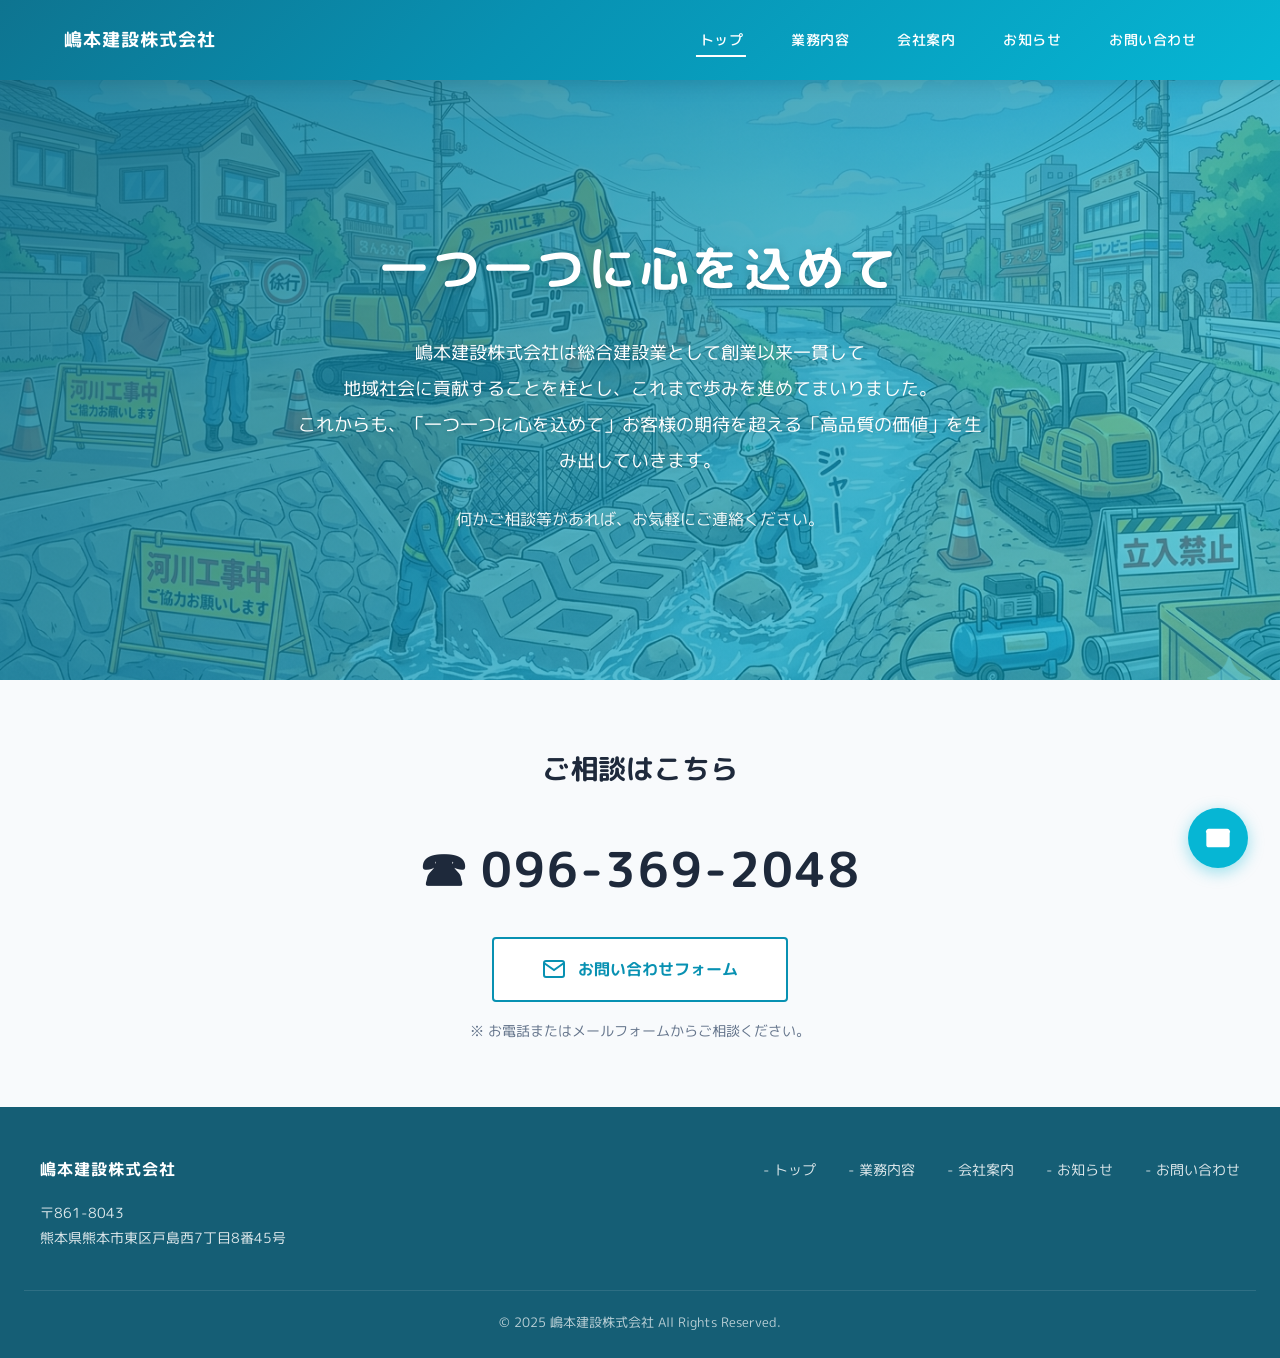
==== index.html @ 8031400e "Add files via upload" ====
<!DOCTYPE html>
<html lang="ja">
<head>
  <meta charset="UTF-8">
  <meta name="viewport" content="width=device-width, initial-scale=1.0">
  <title>嶋本建設株式会社</title>
  <meta name="description" content="嶋本建設株式会社は総合建設業として創業以来一貫して地域社会に貢献することを柱とし歩みを進めてまいりました。">
  <link rel="preconnect" href="https://fonts.googleapis.com">
  <link rel="preconnect" href="https://fonts.gstatic.com" crossorigin>
  <link href="https://fonts.googleapis.com/css2?family=M+PLUS+Rounded+1c:wght@400;500;700;800&display=swap" rel="stylesheet">
  <link rel="stylesheet" href="css/style.css?v=3">
</head>
<body>

  <!-- Header -->
  <header class="header">
    <div class="header-inner">
      <a href="index.html" class="logo">
        <span class="logo-text">嶋本建設株式会社</span>
      </a>
      <div class="hamburger">
        <span></span><span></span><span></span>
      </div>
      <nav class="nav">
        <ul class="nav-list">
          <li><a href="index.html" class="active">トップ</a></li>
          <li><a href="service.html">業務内容</a></li>
          <li><a href="profile.html">会社案内</a></li>
          <li><a href="news.html">お知らせ</a></li>
          <li><a href="contact.html">お問い合わせ</a></li>
        </ul>
      </nav>
    </div>
  </header>

  <!-- Hero -->
  <section class="hero">
    <div class="hero-bg"></div>
    <div class="hero-content">
      <h1>一つ一つに心を込めて</h1>
      <p>嶋本建設株式会社は総合建設業として創業以来一貫して<br>
      地域社会に貢献することを柱とし、これまで歩みを進めてまいりました。<br>
      これからも、「一つ一つに心を込めて」お客様の期待を超える「高品質の価値」を生み出していきます。</p>
      <p class="cta-text">何かご相談等があれば、お気軽にご連絡ください。</p>
    </div>
  </section>

  <!-- Contact CTA -->
  <section class="contact-section">
    <h2>ご相談はこちら</h2>
    <a href="tel:096-369-2048" class="contact-phone">096-369-2048</a>
    <div>
      <a href="contact.html" class="contact-btn">
        <svg viewBox="0 0 24 24" fill="none" stroke="currentColor" stroke-width="2"><path d="M4 4h16c1.1 0 2 .9 2 2v12c0 1.1-.9 2-2 2H4c-1.1 0-2-.9-2-2V6c0-1.1.9-2 2-2z"/><polyline points="22,6 12,13 2,6"/></svg>
        お問い合わせフォーム
      </a>
    </div>
    <p class="contact-note">※ お電話またはメールフォームからご相談ください。</p>
  </section>

  <!-- Footer -->
  <footer class="footer">
    <div class="footer-inner">
      <div>
        <div class="footer-logo">
          <span class="logo-text">嶋本建設株式会社</span>
        </div>
        <p class="footer-address">
          〒861-8043<br>
          熊本県熊本市東区戸島西7丁目8番45号
        </p>
      </div>
      <ul class="footer-nav">
        <li><a href="index.html">トップ</a></li>
        <li><a href="service.html">業務内容</a></li>
        <li><a href="profile.html">会社案内</a></li>
        <li><a href="news.html">お知らせ</a></li>
        <li><a href="contact.html">お問い合わせ</a></li>
      </ul>
    </div>
    <p class="footer-bottom">&copy; 2025 嶋本建設株式会社 All Rights Reserved.</p>
  </footer>

  <!-- Floating Contact Button -->
  <a href="contact.html" class="float-contact" aria-label="お問い合わせ">
    <svg viewBox="0 0 24 24"><path d="M4 4h16c1.1 0 2 .9 2 2v12c0 1.1-.9 2-2 2H4c-1.1 0-2-.9-2-2V6c0-1.1.9-2 2-2z"/><polyline points="22,6 12,13 2,6" fill="none" stroke="#fff" stroke-width="2"/></svg>
  </a>

  <script src="js/main.js"></script>
</body>
</html>
---- css/style.css ----
/* ============================================
   嶋本建設株式会社 - Corporate Website
   Color Theme: Maldives Ocean
   ============================================ */

/* --- Reset & Base --- */
*, *::before, *::after {
  margin: 0;
  padding: 0;
  box-sizing: border-box;
}

html {
  scroll-behavior: smooth;
}

body {
  font-family: "M PLUS Rounded 1c", "Hiragino Maru Gothic ProN", "Yu Gothic", "Meiryo", sans-serif;
  color: #333;
  line-height: 1.8;
  background: #fff;
}

a {
  color: inherit;
  text-decoration: none;
}

img {
  max-width: 100%;
  height: auto;
}

/* --- Color Variables --- */
:root {
  --primary: #0891b2;       /* Maldives ocean blue */
  --primary-dark: #0e7490;  /* Deeper ocean */
  --primary-darker: #155e75;/* Deep sea */
  --accent: #06b6d4;        /* Bright cyan */
  --light: #ecfeff;         /* Light cyan tint */
  --gradient: linear-gradient(135deg, #0e7490 0%, #0891b2 40%, #06b6d4 100%);
  --text: #1e293b;
  --text-light: #64748b;
  --white: #ffffff;
  --gray-bg: #f8fafc;
  --border: #e2e8f0;
}

/* --- Header --- */
.header {
  position: fixed;
  top: 0;
  left: 0;
  width: 100%;
  z-index: 1000;
  background: var(--gradient);
  box-shadow: 0 2px 20px rgba(0,0,0,0.15);
  transition: all 0.3s ease;
}

.header-inner {
  max-width: 1200px;
  margin: 0 auto;
  padding: 0 24px;
  display: flex;
  align-items: center;
  justify-content: space-between;
  height: 80px;
}

.logo {
  display: flex;
  align-items: center;
  gap: 12px;
}

.logo-icon {
  width: 48px;
  height: 48px;
}

.logo-text {
  color: var(--white);
  font-size: 18px;
  font-weight: 700;
  letter-spacing: 1px;
}

/* --- Navigation --- */
.nav-list {
  display: flex;
  list-style: none;
  gap: 8px;
}

.nav-list a {
  display: block;
  padding: 8px 20px;
  color: var(--white);
  font-size: 14px;
  font-weight: 500;
  letter-spacing: 0.5px;
  border-radius: 4px;
  transition: background 0.3s;
  position: relative;
}

.nav-list a::after {
  content: '';
  position: absolute;
  bottom: 4px;
  left: 50%;
  transform: translateX(-50%);
  width: 0;
  height: 2px;
  background: var(--white);
  transition: width 0.3s;
}

.nav-list a:hover::after,
.nav-list a.active::after {
  width: 60%;
}

.nav-list a:hover {
  background: rgba(255,255,255,0.1);
}

/* --- Hamburger Menu --- */
.hamburger {
  display: none;
  flex-direction: column;
  gap: 5px;
  cursor: pointer;
  padding: 8px;
  z-index: 1001;
}

.hamburger span {
  display: block;
  width: 28px;
  height: 2px;
  background: var(--white);
  transition: all 0.3s;
}

.hamburger.active span:nth-child(1) {
  transform: rotate(45deg) translate(5px, 5px);
}

.hamburger.active span:nth-child(2) {
  opacity: 0;
}

.hamburger.active span:nth-child(3) {
  transform: rotate(-45deg) translate(5px, -5px);
}

/* --- Hero Section --- */
.hero {
  position: relative;
  height: 600px;
  display: flex;
  align-items: center;
  justify-content: center;
  overflow: hidden;
  margin-top: 80px;
}

.hero-bg {
  position: absolute;
  inset: 0;
  background: url('../images/hero.png') center/cover no-repeat;
  z-index: 1;
}

.hero-bg::after {
  content: '';
  position: absolute;
  inset: 0;
  background: linear-gradient(135deg, rgba(14,116,144,0.85) 0%, rgba(8,145,178,0.7) 50%, rgba(6,182,212,0.6) 100%);
  z-index: 2;
}

.hero-content {
  position: relative;
  z-index: 3;
  text-align: center;
  color: var(--white);
  padding: 0 24px;
}

.hero-content h1 {
  font-size: 48px;
  font-weight: 700;
  margin-bottom: 24px;
  letter-spacing: 4px;
  text-shadow: 0 2px 10px rgba(0,0,0,0.2);
}

.hero-content p {
  font-size: 18px;
  line-height: 2;
  text-shadow: 0 1px 5px rgba(0,0,0,0.2);
  max-width: 700px;
  margin: 0 auto;
}

.hero-content .cta-text {
  margin-top: 24px;
  font-size: 16px;
  opacity: 0.9;
}

/* --- Page Hero (Sub pages) --- */
.page-hero {
  position: relative;
  height: 300px;
  display: flex;
  align-items: center;
  justify-content: center;
  margin-top: 80px;
  overflow: hidden;
}

.page-hero-bg {
  position: absolute;
  inset: 0;
  background: url('../images/hero.png') center/cover no-repeat;
}

.page-hero-bg::after {
  content: '';
  position: absolute;
  inset: 0;
  background: linear-gradient(135deg, rgba(14,116,144,0.88) 0%, rgba(8,145,178,0.75) 100%);
}

.page-hero-content {
  position: relative;
  z-index: 2;
  text-align: center;
  color: var(--white);
}

.page-hero-content .en-title {
  font-size: 14px;
  letter-spacing: 3px;
  text-transform: uppercase;
  margin-bottom: 8px;
  opacity: 0.9;
}

.page-hero-content h1 {
  font-size: 36px;
  font-weight: 700;
  letter-spacing: 4px;
}

/* --- Breadcrumb --- */
.breadcrumb {
  max-width: 1200px;
  margin: 0 auto;
  padding: 16px 24px;
  font-size: 13px;
  color: var(--text-light);
}

.breadcrumb a {
  color: var(--primary);
  text-decoration: underline;
}

.breadcrumb a:hover {
  color: var(--primary-dark);
}

/* --- Section --- */
.section {
  padding: 80px 24px;
}

.section-gray {
  background: var(--gray-bg);
}

.section-inner {
  max-width: 1000px;
  margin: 0 auto;
}

.section-title {
  text-align: center;
  margin-bottom: 48px;
}

.section-title h2 {
  font-size: 32px;
  font-weight: 700;
  color: var(--text);
  letter-spacing: 2px;
}

.section-title .divider {
  display: flex;
  justify-content: center;
  gap: 4px;
  margin-top: 16px;
}

.section-title .divider span {
  display: block;
  height: 3px;
  border-radius: 2px;
}

.section-title .divider span:first-child {
  width: 40px;
  background: #c4e8ef;
}

.section-title .divider span:last-child {
  width: 40px;
  background: var(--primary);
}

/* --- Company Table --- */
.company-table {
  width: 100%;
  border-collapse: collapse;
}

.company-table tr {
  border-bottom: 1px solid var(--border);
}

.company-table th {
  text-align: left;
  padding: 20px 24px;
  width: 160px;
  font-weight: 600;
  font-size: 15px;
  color: var(--text);
  vertical-align: top;
}

.company-table td {
  padding: 20px 24px;
  font-size: 15px;
  color: var(--text);
}

/* --- Business Section --- */
.business-block {
  display: flex;
  gap: 48px;
  align-items: flex-start;
  margin-bottom: 48px;
}

.business-block.reverse {
  flex-direction: row-reverse;
}

.business-image {
  flex: 0 0 400px;
  border-radius: 8px;
  overflow: hidden;
  box-shadow: 0 4px 20px rgba(0,0,0,0.1);
}

.business-image img {
  width: 100%;
  height: 300px;
  object-fit: cover;
  display: block;
}

.business-text {
  flex: 1;
}

.business-text h3 {
  font-size: 24px;
  color: var(--primary-dark);
  margin-bottom: 16px;
  padding-bottom: 12px;
  border-bottom: 2px solid var(--accent);
  display: inline-block;
}

.business-text p {
  margin-bottom: 16px;
  line-height: 2;
}

.business-list {
  list-style: none;
  display: grid;
  grid-template-columns: 1fr 1fr;
  gap: 8px 24px;
}

.business-list li {
  padding: 4px 0;
  padding-left: 20px;
  position: relative;
  font-size: 15px;
}

.business-list li::before {
  content: '';
  position: absolute;
  left: 0;
  top: 12px;
  width: 8px;
  height: 8px;
  background: var(--accent);
  border-radius: 50%;
}

/* --- News --- */
.news-list {
  list-style: none;
}

.news-list li {
  display: flex;
  gap: 24px;
  padding: 24px 0;
  border-bottom: 1px solid var(--border);
  align-items: baseline;
}

.news-date {
  flex: 0 0 120px;
  font-size: 14px;
  color: var(--text-light);
  font-weight: 500;
}

.news-tag {
  flex: 0 0 80px;
  display: inline-block;
  padding: 2px 12px;
  font-size: 12px;
  background: var(--primary);
  color: var(--white);
  border-radius: 3px;
  text-align: center;
}

.news-title {
  flex: 1;
  font-size: 15px;
}

/* --- Greeting Page --- */
.greeting-meta {
  display: flex;
  justify-content: space-between;
  align-items: center;
  padding-bottom: 16px;
  margin-bottom: 32px;
  border-bottom: 2px solid var(--light);
  font-size: 14px;
  color: var(--text-light);
}

.greeting-date {
  font-weight: 500;
}

.greeting-author {
  color: var(--primary-dark);
  font-weight: 600;
}

.greeting-body {
  max-width: 780px;
  margin: 0 auto;
  font-size: 16px;
  line-height: 2.1;
  color: var(--text);
}

.greeting-body p {
  margin-bottom: 24px;
}

.greeting-sign {
  text-align: right;
  margin-top: 40px;
  font-weight: 600;
  color: var(--primary-dark);
}

.back-to-news {
  max-width: 780px;
  margin: 48px auto 0;
  text-align: center;
}

.back-link {
  display: inline-block;
  padding: 12px 32px;
  border: 2px solid var(--primary);
  color: var(--primary);
  border-radius: 999px;
  font-size: 14px;
  font-weight: 600;
  transition: all 0.3s;
}

.back-link:hover {
  background: var(--primary);
  color: var(--white);
}

/* --- News list link --- */
.news-list li.news-link {
  transition: background 0.2s;
}

.news-list li.news-link:hover {
  background: var(--light);
}

.news-list li.news-link a {
  display: contents;
  color: inherit;
}

/* --- Contact Section --- */
.contact-section {
  text-align: center;
  padding: 64px 24px;
  background: var(--gray-bg);
}

.contact-section h2 {
  font-size: 28px;
  font-weight: 700;
  margin-bottom: 32px;
  color: var(--text);
}

.contact-phone {
  font-size: 48px;
  font-weight: 700;
  color: var(--text);
  letter-spacing: 2px;
  margin-bottom: 24px;
  display: block;
}

.contact-phone::before {
  content: '\260E';
  margin-right: 12px;
}

.contact-btn {
  display: inline-flex;
  align-items: center;
  gap: 12px;
  padding: 16px 48px;
  background: var(--white);
  border: 2px solid var(--primary);
  color: var(--primary);
  font-size: 16px;
  font-weight: 600;
  border-radius: 4px;
  cursor: pointer;
  transition: all 0.3s;
}

.contact-btn:hover {
  background: var(--primary);
  color: var(--white);
}

.contact-btn svg {
  width: 24px;
  height: 24px;
}

.contact-note {
  margin-top: 16px;
  font-size: 14px;
  color: var(--text-light);
}

/* --- Contact Form --- */
.contact-form {
  max-width: 700px;
  margin: 0 auto;
}

.form-group {
  margin-bottom: 24px;
  text-align: left;
}

.form-group label {
  display: block;
  font-size: 15px;
  font-weight: 600;
  margin-bottom: 8px;
  color: var(--text);
}

.form-group label .required {
  display: inline-block;
  background: #ef4444;
  color: white;
  font-size: 11px;
  padding: 1px 6px;
  border-radius: 3px;
  margin-left: 8px;
  font-weight: 500;
}

.form-group input,
.form-group textarea,
.form-group select {
  width: 100%;
  padding: 12px 16px;
  border: 1px solid var(--border);
  border-radius: 4px;
  font-size: 15px;
  font-family: inherit;
  transition: border-color 0.3s;
}

.form-group input:focus,
.form-group textarea:focus {
  outline: none;
  border-color: var(--primary);
  box-shadow: 0 0 0 3px rgba(8,145,178,0.1);
}

.form-group textarea {
  height: 180px;
  resize: vertical;
}

.submit-btn {
  display: inline-block;
  padding: 16px 64px;
  background: var(--primary);
  color: var(--white);
  border: none;
  border-radius: 4px;
  font-size: 16px;
  font-weight: 600;
  cursor: pointer;
  transition: background 0.3s;
}

.submit-btn:hover {
  background: var(--primary-dark);
}

/* --- Floating Contact Button --- */
.float-contact {
  position: fixed;
  bottom: 32px;
  right: 32px;
  width: 60px;
  height: 60px;
  background: var(--accent);
  border-radius: 50%;
  display: flex;
  align-items: center;
  justify-content: center;
  box-shadow: 0 4px 16px rgba(6,182,212,0.4);
  transition: transform 0.3s, box-shadow 0.3s;
  z-index: 999;
}

.float-contact:hover {
  transform: scale(1.1);
  box-shadow: 0 6px 24px rgba(6,182,212,0.5);
}

.float-contact svg {
  width: 28px;
  height: 28px;
  fill: var(--white);
}

/* --- Footer --- */
.footer {
  background: var(--primary-darker);
  color: var(--white);
  padding: 48px 24px 24px;
}

.footer-inner {
  max-width: 1200px;
  margin: 0 auto;
  display: flex;
  justify-content: space-between;
  align-items: flex-start;
  gap: 48px;
}

.footer-logo {
  display: flex;
  align-items: center;
  gap: 12px;
  margin-bottom: 16px;
}

.footer-logo .logo-icon {
  width: 40px;
  height: 40px;
}

.footer-logo .logo-text {
  font-size: 16px;
  font-weight: 700;
  color: var(--white);
}

.footer-address {
  font-size: 14px;
  line-height: 1.8;
  opacity: 0.85;
}

.footer-nav {
  display: flex;
  gap: 32px;
  list-style: none;
}

.footer-nav a {
  font-size: 14px;
  color: var(--white);
  opacity: 0.85;
  transition: opacity 0.3s;
}

.footer-nav a:hover {
  opacity: 1;
}

.footer-nav a::before {
  content: '- ';
}

.footer-bottom {
  text-align: center;
  margin-top: 40px;
  padding-top: 20px;
  border-top: 1px solid rgba(255,255,255,0.15);
  font-size: 13px;
  opacity: 0.7;
}

/* --- Responsive --- */
@media (max-width: 768px) {
  .header-inner {
    height: 64px;
  }

  .hamburger {
    display: flex;
  }

  .nav {
    position: fixed;
    top: 0;
    right: -100%;
    width: 280px;
    height: 100vh;
    background: var(--primary-darker);
    padding: 80px 24px 24px;
    transition: right 0.3s ease;
    box-shadow: -4px 0 20px rgba(0,0,0,0.2);
  }

  .nav.open {
    right: 0;
  }

  .nav-list {
    flex-direction: column;
    gap: 0;
  }

  .nav-list a {
    padding: 16px 12px;
    font-size: 16px;
    border-bottom: 1px solid rgba(255,255,255,0.1);
    border-radius: 0;
  }

  .nav-list a::after {
    display: none;
  }

  .hero {
    height: 450px;
    margin-top: 64px;
  }

  .hero-content h1 {
    font-size: 28px;
    letter-spacing: 2px;
  }

  .hero-content p {
    font-size: 15px;
  }

  .page-hero {
    height: 200px;
    margin-top: 64px;
  }

  .page-hero-content h1 {
    font-size: 24px;
  }

  .section {
    padding: 48px 16px;
  }

  .section-title h2 {
    font-size: 24px;
  }

  .business-block {
    flex-direction: column;
    gap: 24px;
  }

  .business-block.reverse {
    flex-direction: column;
  }

  .business-image {
    flex: none;
    width: 100%;
  }

  .business-list {
    grid-template-columns: 1fr;
  }

  .company-table th,
  .company-table td {
    display: block;
    padding: 8px 16px;
    width: 100%;
  }

  .company-table th {
    padding-bottom: 0;
    color: var(--primary-dark);
  }

  .company-table tr {
    padding: 8px 0;
  }

  .news-list li {
    flex-wrap: wrap;
    gap: 8px;
  }

  .news-date {
    flex: 0 0 auto;
  }

  .contact-phone {
    font-size: 32px;
  }

  .footer-inner {
    flex-direction: column;
    gap: 32px;
  }

  .footer-nav {
    flex-direction: column;
    gap: 12px;
  }

  .float-contact {
    bottom: 20px;
    right: 20px;
    width: 52px;
    height: 52px;
  }
}
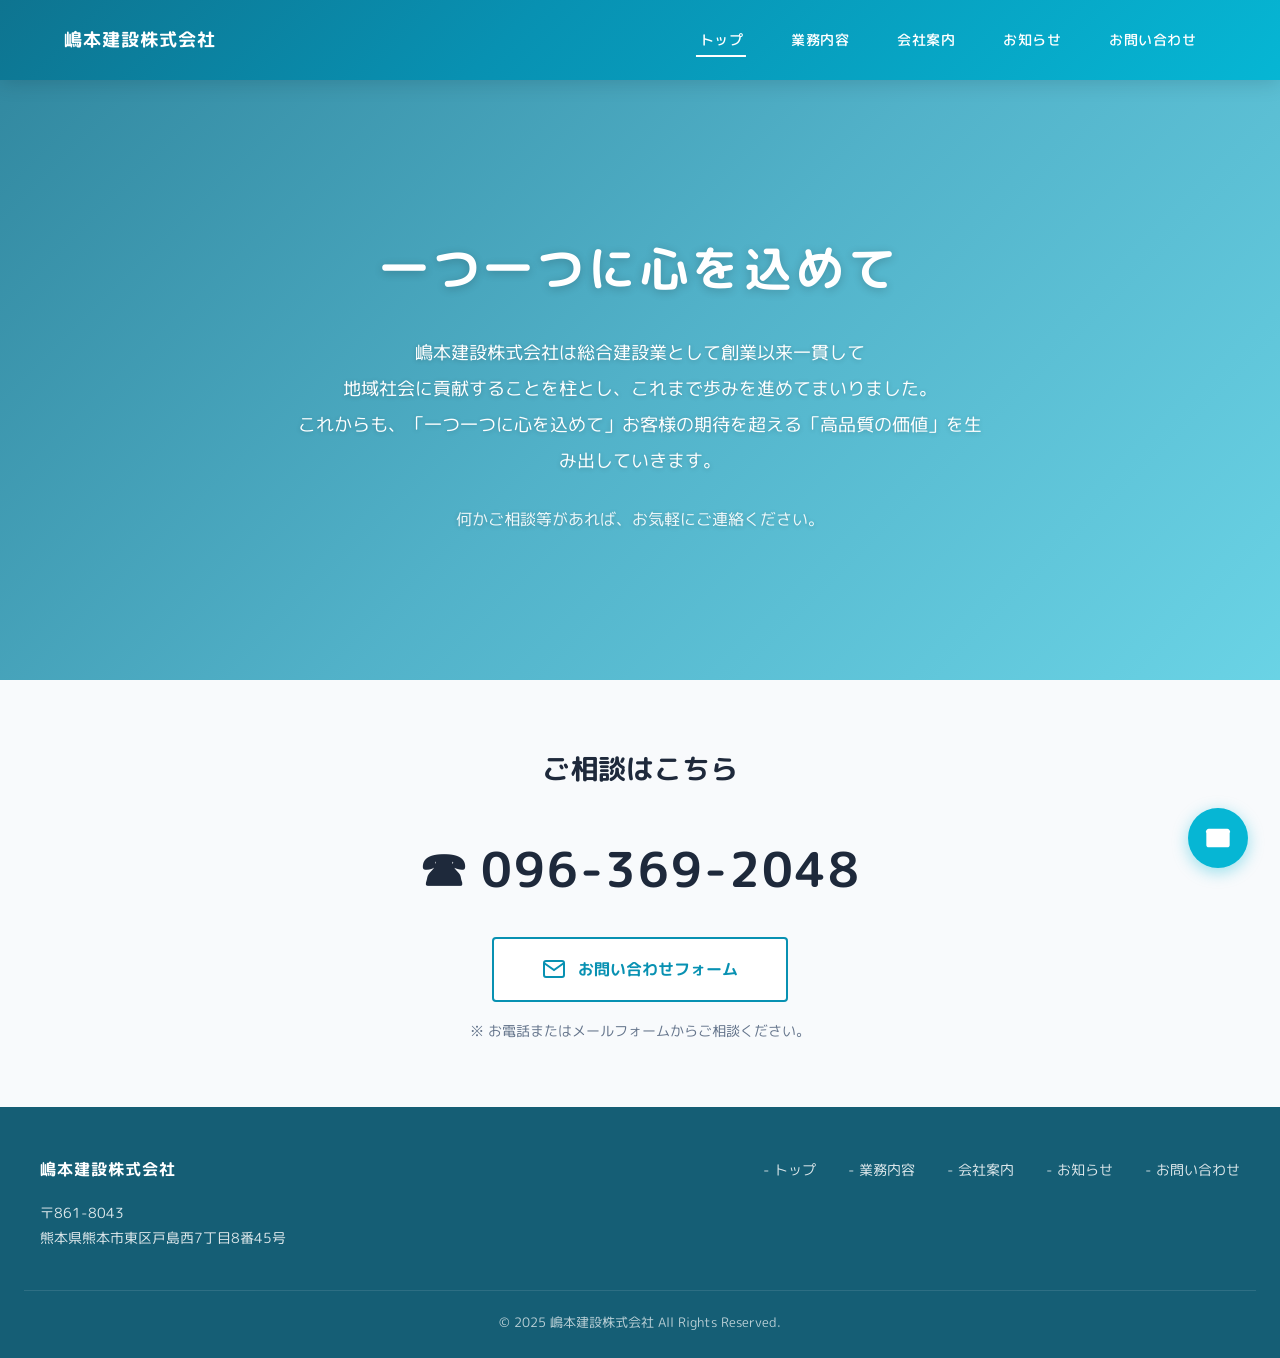
==== commit 6a9de58a: "SEO対策とSearch Console所有者確認タグ追加" ====
--- a/index.html
+++ b/index.html
@@ -3,12 +3,58 @@
 <head>
   <meta charset="UTF-8">
   <meta name="viewport" content="width=device-width, initial-scale=1.0">
-  <title>嶋本建設株式会社</title>
-  <meta name="description" content="嶋本建設株式会社は総合建設業として創業以来一貫して地域社会に貢献することを柱とし歩みを進めてまいりました。">
+  <meta name="google-site-verification" content="zSDqu6OGV_hXi3i_W6c55cPY_5yhYPE_O7x-zTokua0" />
+  <title>嶋本建設株式会社 | 熊本市の総合建設業（土木・建築・解体工事）</title>
+  <meta name="description" content="嶋本建設株式会社は熊本県熊本市東区の総合建設業。1977年創業以来、土木工事・建築工事・とび土木・舗装工事・解体工事まで幅広く手掛け、地域社会に貢献してきました。ご相談はTEL:096-369-2048まで。">
+  <meta name="keywords" content="嶋本建設,熊本,熊本市,熊本市東区,総合建設業,土木工事,建築工事,解体工事,舗装工事,とび工事">
+  <meta name="author" content="嶋本建設株式会社">
+  <link rel="canonical" href="https://minoru521019-blip.github.io/">
+
+  <!-- Open Graph / Twitter -->
+  <meta property="og:type" content="website">
+  <meta property="og:site_name" content="嶋本建設株式会社">
+  <meta property="og:title" content="嶋本建設株式会社 | 熊本市の総合建設業">
+  <meta property="og:description" content="熊本県熊本市東区の総合建設業。土木・建築・解体工事まで、一つ一つに心を込めて。">
+  <meta property="og:url" content="https://minoru521019-blip.github.io/">
+  <meta property="og:image" content="https://minoru521019-blip.github.io/images/hero.jpg">
+  <meta property="og:locale" content="ja_JP">
+  <meta name="twitter:card" content="summary_large_image">
+
   <link rel="preconnect" href="https://fonts.googleapis.com">
   <link rel="preconnect" href="https://fonts.gstatic.com" crossorigin>
   <link href="https://fonts.googleapis.com/css2?family=M+PLUS+Rounded+1c:wght@400;500;700;800&display=swap" rel="stylesheet">
-  <link rel="stylesheet" href="css/style.css?v=3">
+  <link rel="stylesheet" href="css/style.css?v=4">
+
+  <!-- Structured Data: Organization / LocalBusiness -->
+  <script type="application/ld+json">
+  {
+    "@context": "https://schema.org",
+    "@type": "GeneralContractor",
+    "name": "嶋本建設株式会社",
+    "alternateName": "嶋本建設",
+    "url": "https://minoru521019-blip.github.io/",
+    "telephone": "+81-96-369-2048",
+    "foundingDate": "1977-04-20",
+    "numberOfEmployees": {
+      "@type": "QuantitativeValue",
+      "value": 20
+    },
+    "address": {
+      "@type": "PostalAddress",
+      "streetAddress": "戸島西7丁目8番45号",
+      "addressLocality": "熊本市東区",
+      "addressRegion": "熊本県",
+      "postalCode": "861-8043",
+      "addressCountry": "JP"
+    },
+    "areaServed": {
+      "@type": "AdministrativeArea",
+      "name": "熊本県"
+    },
+    "description": "熊本県熊本市東区の総合建設業。1977年創業以来、土木工事・建築工事・とび土木工事・舗装工事・解体工事を手掛けています。",
+    "knowsAbout": ["土木工事", "建築工事", "とび・土木工事", "舗装工事", "解体工事"]
+  }
+  </script>
 </head>
 <body>
 
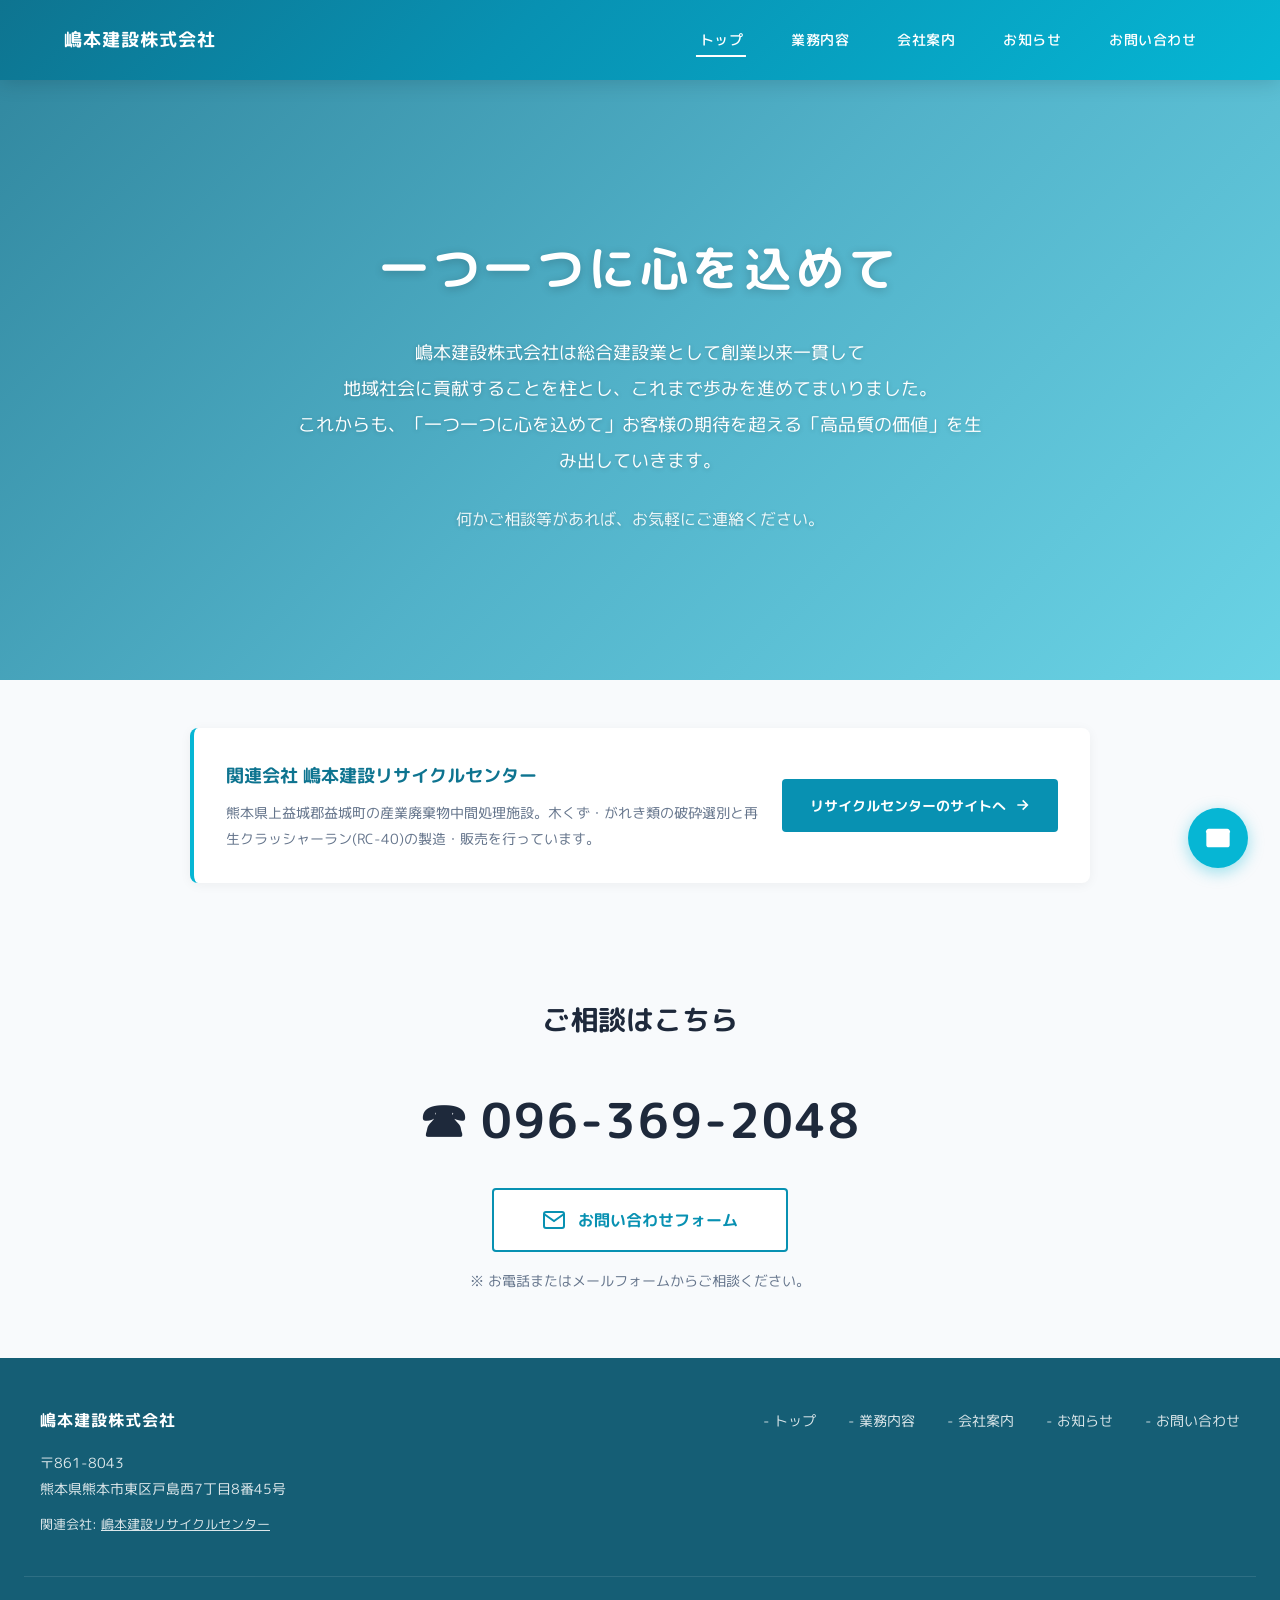
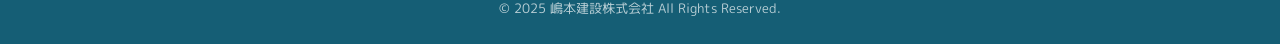
==== commit 76c3289c: "Add links to recycle center" ====
--- a/index.html
+++ b/index.html
@@ -91,6 +91,22 @@
     </div>
   </section>
 
+  <!-- Related Company Banner -->
+  <section class="section section-gray" style="padding: 48px 24px;">
+    <div class="section-inner" style="max-width: 900px;">
+      <div style="display: flex; align-items: center; gap: 24px; flex-wrap: wrap; justify-content: center; padding: 32px; background: var(--white); border-radius: 8px; border-left: 4px solid var(--accent); box-shadow: 0 2px 12px rgba(0,0,0,0.05);">
+        <div style="flex: 1; min-width: 260px;">
+          <h3 style="font-size: 18px; color: var(--primary-dark); margin-bottom: 8px; font-weight: 700;">関連会社 嶋本建設リサイクルセンター</h3>
+          <p style="font-size: 14px; color: var(--text-light); line-height: 1.8;">熊本県上益城郡益城町の産業廃棄物中間処理施設。木くず・がれき類の破砕選別と再生クラッシャーラン(RC-40)の製造・販売を行っています。</p>
+        </div>
+        <a href="https://minoru521019-blip.github.io/shimamoto-recycle/" target="_blank" rel="noopener" style="display: inline-flex; align-items: center; gap: 8px; padding: 14px 28px; background: var(--primary); color: var(--white); border-radius: 4px; font-size: 14px; font-weight: 600; transition: background 0.3s; white-space: nowrap;">
+          リサイクルセンターのサイトへ
+          <svg viewBox="0 0 24 24" width="16" height="16" fill="none" stroke="currentColor" stroke-width="2.5"><path d="M5 12h14M13 5l7 7-7 7"/></svg>
+        </a>
+      </div>
+    </div>
+  </section>
+
   <!-- Contact CTA -->
   <section class="contact-section">
     <h2>ご相談はこちら</h2>
@@ -115,6 +131,9 @@
           〒861-8043<br>
           熊本県熊本市東区戸島西7丁目8番45号
         </p>
+        <p style="margin-top: 12px; font-size: 13px; opacity: 0.85;">
+          関連会社: <a href="https://minoru521019-blip.github.io/shimamoto-recycle/" target="_blank" rel="noopener" style="color: #fff; text-decoration: underline;">嶋本建設リサイクルセンター</a>
+        </p>
       </div>
       <ul class="footer-nav">
         <li><a href="index.html">トップ</a></li>
